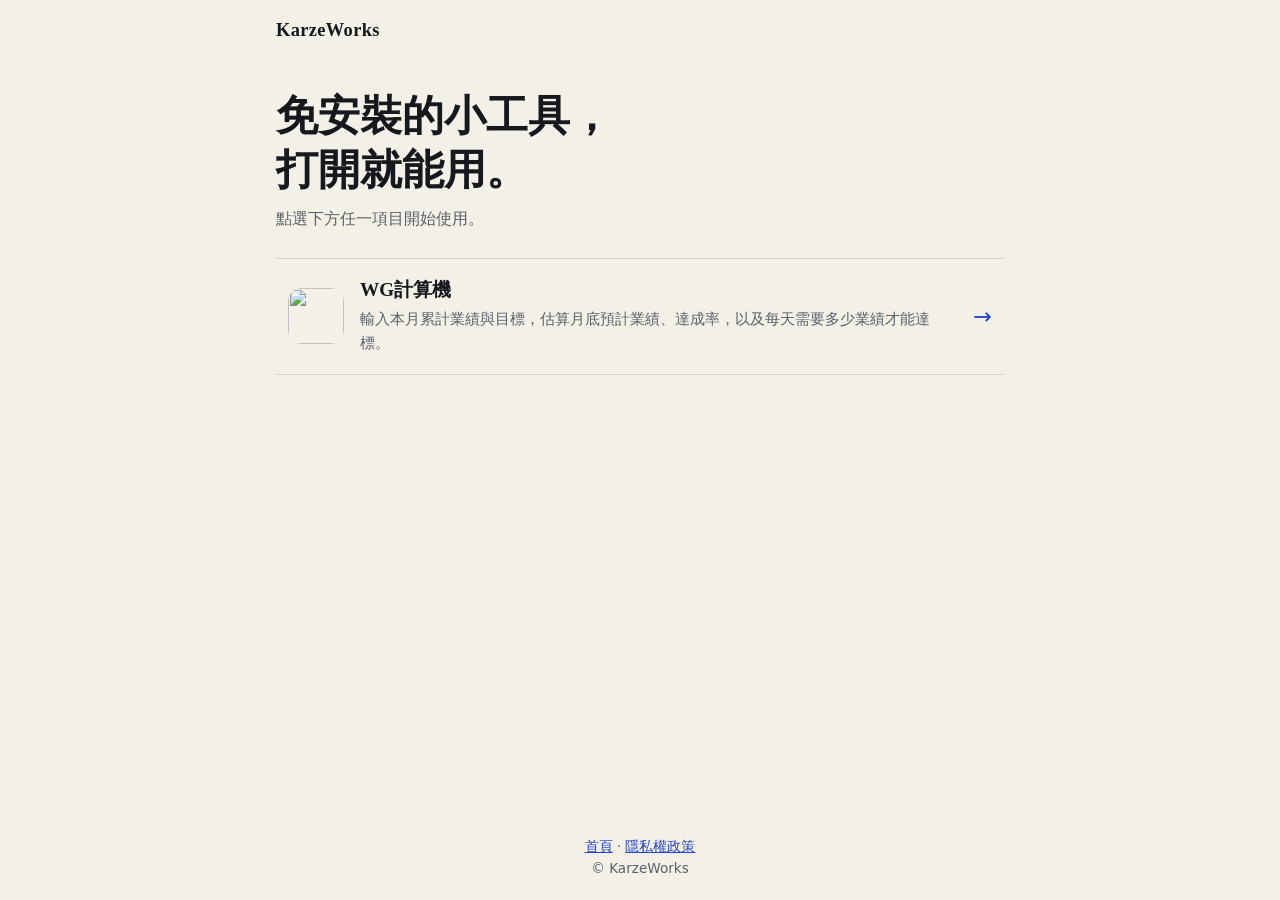
==== index.html @ 418998f7 "首頁改為獨立視覺風格，項目整列可點擊 - 與計算機分開的配色與字體，避免看起來像同一個工具 - 移除「專案」標題與列內的次要連結，每列整列即為進入該工具的連結 - 名稱同步為 WG計算機  Co-Au" ====
<!doctype html>
<html lang="zh-Hant">
<head>
  <meta charset="utf-8">
  <meta name="viewport" content="width=device-width, initial-scale=1">
  <meta name="description" content="KarzeWorks 的網頁工具導覽。">
  <title>KarzeWorks</title>
  <link rel="stylesheet" href="style.css">
  <script async src="https://pagead2.googlesyndication.com/pagead/js/adsbygoogle.js?client=ca-pub-7288600499250923" crossorigin="anonymous"></script>
</head>
<body>
  <header class="top">
    <a href="/" class="home"><span class="wordmark">KarzeWorks</span></a>
  </header>

  <main class="page">
    <section class="intro">
      <h1>免安裝的小工具，<br>打開就能用。</h1>
      <p>點選下方任一項目開始使用。</p>
    </section>

    <ul class="entries">
      <li>
        <a class="entry" href="/wg-calculator/">
          <img src="/wg-calculator/icons/icon-192.png" alt="" width="56" height="56">
          <span class="entry-text">
            <span class="entry-title">WG計算機</span>
            <span class="entry-desc">輸入本月累計業績與目標，估算月底預計業績、達成率，以及每天需要多少業績才能達標。</span>
          </span>
          <span class="entry-arrow" aria-hidden="true">→</span>
        </a>
      </li>
    </ul>
  </main>

  <footer>
    <nav><a href="/">首頁</a> · <a href="/privacy.html">隱私權政策</a></nav>
    <p>© KarzeWorks</p>
  </footer>
</body>
</html>
---- style.css ----
:root {
  --paper: #f3f0e8;
  --surface: #fbfaf6;
  --ink: #16181d;
  --muted: #5e6068;
  --line: #d9d4c7;
  --accent: #2346d1;
  --serif: "Noto Serif TC", "Songti TC", "PMingLiU", Georgia, serif;
  --sans: system-ui, -apple-system, "Segoe UI", "Noto Sans TC", "Microsoft JhengHei", sans-serif;
  color-scheme: light dark;
}

@media (prefers-color-scheme: dark) {
  :root {
    --paper: #121317;
    --surface: #1a1c21;
    --ink: #ecebe6;
    --muted: #9b9da5;
    --line: #2d3038;
    --accent: #8ea4ff;
  }
}

* { box-sizing: border-box; }

body {
  margin: 0;
  min-height: 100vh;
  display: flex;
  flex-direction: column;
  background: var(--paper);
  color: var(--ink);
  font-family: var(--sans);
}

a { color: var(--accent); }

.top {
  width: 100%;
  max-width: 760px;
  margin: 0 auto;
  padding: 20px 16px 0;
}
.home { color: var(--ink); text-decoration: none; }
.wordmark {
  font-family: var(--serif);
  font-size: 1.15rem;
  font-weight: 700;
  letter-spacing: .02em;
}

.page {
  flex: 1;
  width: 100%;
  max-width: 760px;
  margin: 0 auto;
  padding: 16px;
}

.intro { padding: 32px 0 28px; }
.intro h1 {
  margin: 0;
  font-family: var(--serif);
  font-size: clamp(1.8rem, 6vw, 2.6rem);
  line-height: 1.3;
}
.intro p { margin: 12px 0 0; color: var(--muted); }

/* 每一列都是完整的連結，整列可點擊 */
.entries {
  list-style: none;
  margin: 0;
  padding: 0;
  border-top: 1px solid var(--line);
}
.entries li { border-bottom: 1px solid var(--line); }

.entry {
  display: flex;
  align-items: center;
  gap: 16px;
  padding: 18px 12px;
  color: inherit;
  text-decoration: none;
  border-radius: 12px;
  transition: background-color .15s;
}
.entry:hover { background: var(--surface); }
.entry:focus-visible { outline: 2px solid var(--accent); outline-offset: 2px; }
.entry img { flex: 0 0 auto; border-radius: 14px; display: block; }

.entry-text { flex: 1; min-width: 0; display: flex; flex-direction: column; gap: 4px; }
.entry-title { font-family: var(--serif); font-size: 1.2rem; font-weight: 700; }
.entry-desc { color: var(--muted); line-height: 1.6; font-size: .95rem; }

.entry-arrow {
  flex: 0 0 auto;
  font-size: 1.4rem;
  color: var(--accent);
  transition: transform .15s;
}
.entry:hover .entry-arrow { transform: translateX(4px); }

/* 隱私權政策等內文頁 */
.card {
  background: var(--surface);
  border: 1px solid var(--line);
  border-radius: 12px;
  padding: 20px;
}
.prose { line-height: 1.8; }
.prose h2 { margin-top: 0; font-family: var(--serif); }
.prose h3 { margin: 1.5em 0 .4em; font-family: var(--serif); }
.prose li { margin: .25em 0; }

footer {
  text-align: center;
  color: var(--muted);
  font-size: .85rem;
  padding: 24px 16px;
}
footer p { margin: 4px 0 0; }
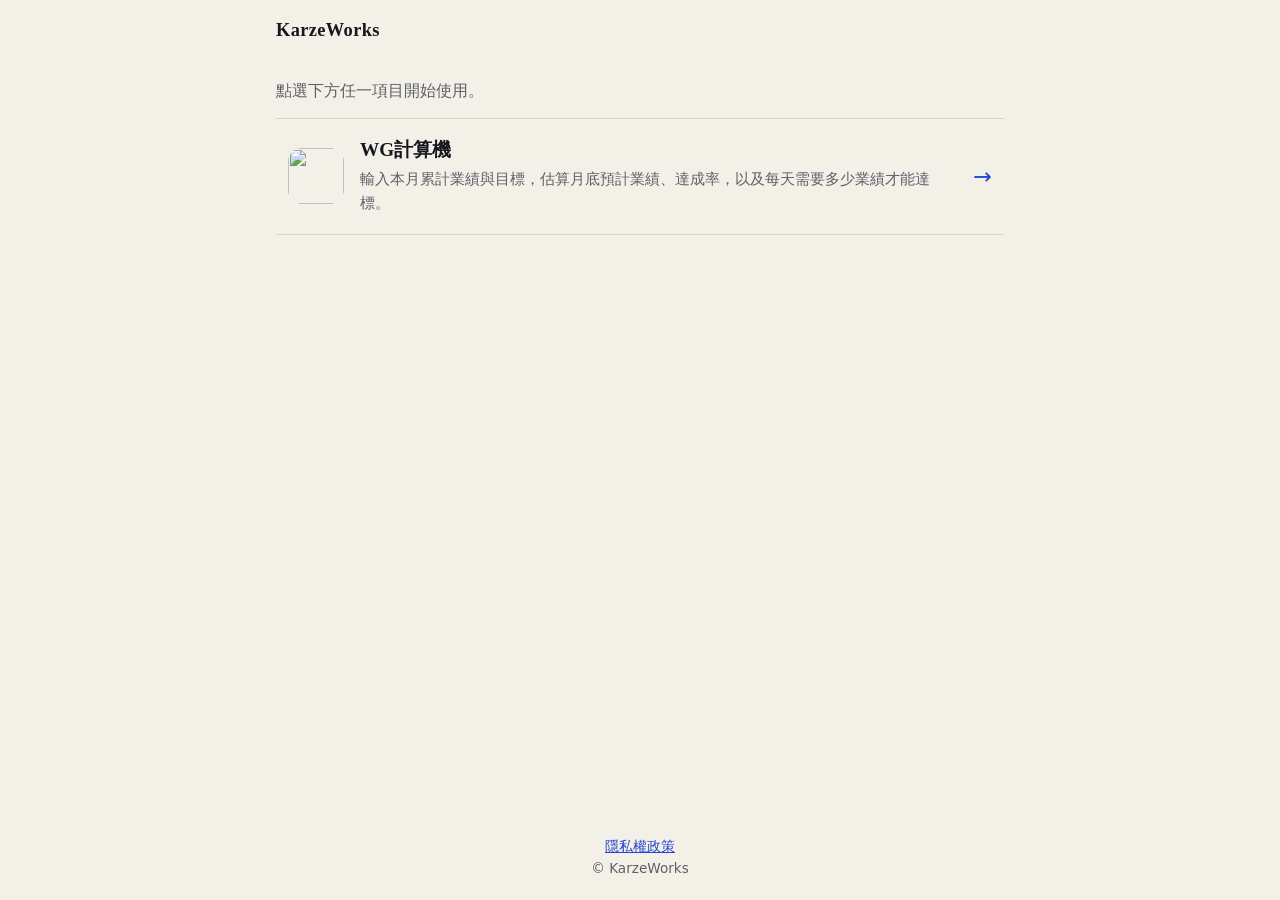
==== commit fc9431a9: "首頁移除大標題與頁尾「首頁」連結 已在首頁，不需要返回首頁的連結；標題對導覽沒有幫助。  Co-Authored-By: Claude Opus 5.5 <noreply@anthropic.com>" ====
--- a/index.html
+++ b/index.html
@@ -15,7 +15,6 @@
 
   <main class="page">
     <section class="intro">
-      <h1>免安裝的小工具，<br>打開就能用。</h1>
       <p>點選下方任一項目開始使用。</p>
     </section>
 
@@ -34,7 +33,7 @@
   </main>
 
   <footer>
-    <nav><a href="/">首頁</a> · <a href="/privacy.html">隱私權政策</a></nav>
+    <nav><a href="/privacy.html">隱私權政策</a></nav>
     <p>© KarzeWorks</p>
   </footer>
 </body>
--- a/style.css
+++ b/style.css
@@ -57,14 +57,8 @@
   padding: 16px;
 }
 
-.intro { padding: 32px 0 28px; }
-.intro h1 {
-  margin: 0;
-  font-family: var(--serif);
-  font-size: clamp(1.8rem, 6vw, 2.6rem);
-  line-height: 1.3;
-}
-.intro p { margin: 12px 0 0; color: var(--muted); }
+.intro { padding: 24px 0 16px; }
+.intro p { margin: 0; color: var(--muted); }
 
 /* 每一列都是完整的連結，整列可點擊 */
 .entries {
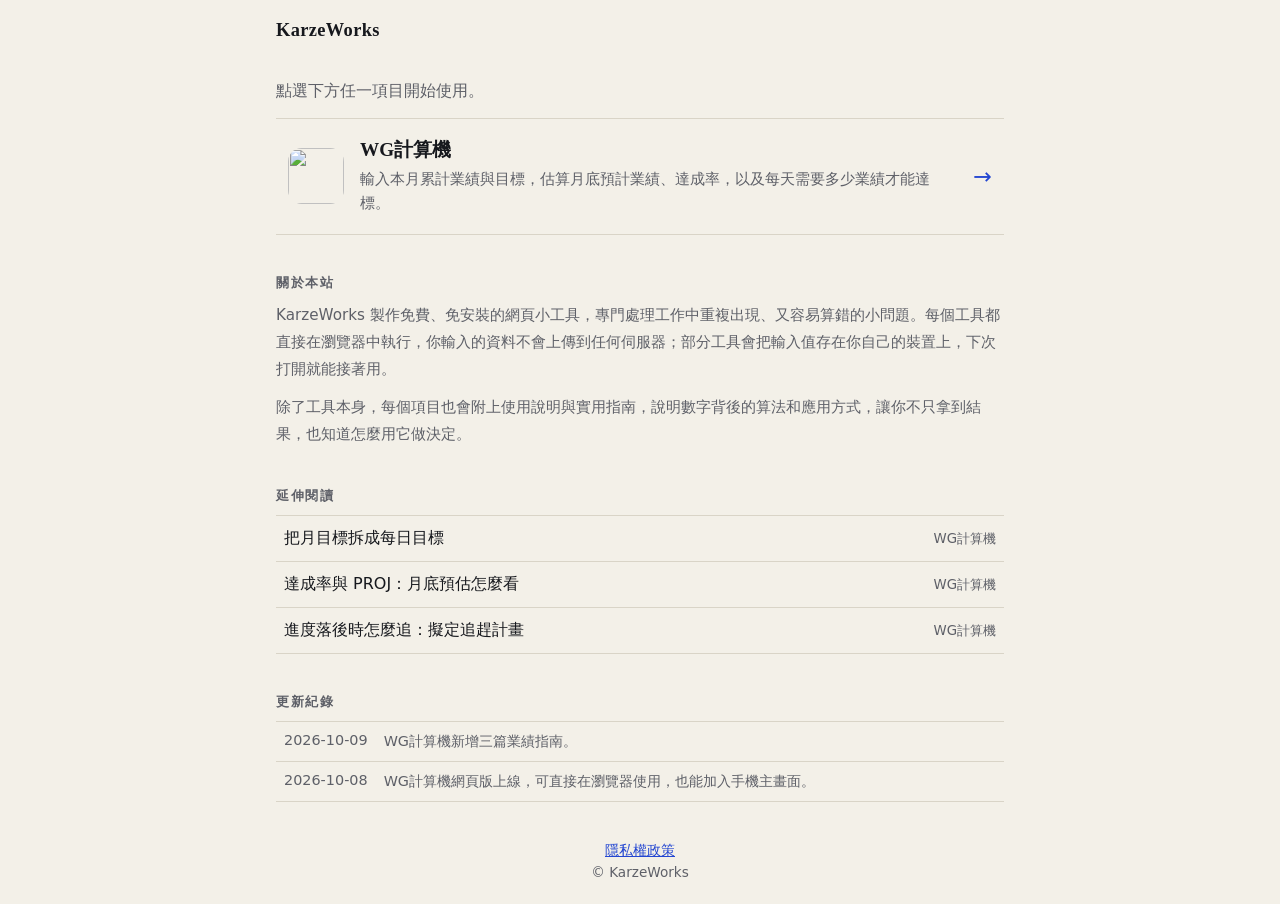
==== commit 917ebc5f: "首頁加入關於本站、延伸閱讀與更新紀錄 AdSense 審查認為網站缺乏發布商內容；在專案列表下方補充低調的說明與內部連結， 不影響列表為主的版面，日後新增專案時可直接延伸。  Co-Authored-" ====
--- a/index.html
+++ b/index.html
@@ -1,12 +1,19 @@
 <!doctype html>
 <html lang="zh-Hant">
 <head>
+  <!-- Google tag (gtag.js) -->
+  <script async src="https://www.googletagmanager.com/gtag/js?id=G-D3XS6CVH6Z"></script>
+  <script>
+    window.dataLayer = window.dataLayer || [];
+    function gtag(){dataLayer.push(arguments);}
+    gtag('js', new Date());
+    gtag('config', 'G-D3XS6CVH6Z');
+  </script>
   <meta charset="utf-8">
   <meta name="viewport" content="width=device-width, initial-scale=1">
   <meta name="description" content="KarzeWorks 的網頁工具導覽。">
   <title>KarzeWorks</title>
   <link rel="stylesheet" href="style.css">
-  <script async src="https://pagead2.googlesyndication.com/pagead/js/adsbygoogle.js?client=ca-pub-7288600499250923" crossorigin="anonymous"></script>
 </head>
 <body>
   <header class="top">
@@ -30,6 +37,29 @@
         </a>
       </li>
     </ul>
+
+    <section class="aside-block">
+      <h2 class="label">關於本站</h2>
+      <p>KarzeWorks 製作免費、免安裝的網頁小工具，專門處理工作中重複出現、又容易算錯的小問題。每個工具都直接在瀏覽器中執行，你輸入的資料不會上傳到任何伺服器；部分工具會把輸入值存在你自己的裝置上，下次打開就能接著用。</p>
+      <p>除了工具本身，每個項目也會附上使用說明與實用指南，說明數字背後的算法和應用方式，讓你不只拿到結果，也知道怎麼用它做決定。</p>
+    </section>
+
+    <section class="aside-block">
+      <h2 class="label">延伸閱讀</h2>
+      <ul class="reads">
+        <li><a href="/wg-calculator/guide-daily-target.html"><span>把月目標拆成每日目標</span><small>WG計算機</small></a></li>
+        <li><a href="/wg-calculator/guide-achievement-rate.html"><span>達成率與 PROJ：月底預估怎麼看</span><small>WG計算機</small></a></li>
+        <li><a href="/wg-calculator/guide-catch-up.html"><span>進度落後時怎麼追：擬定追趕計畫</span><small>WG計算機</small></a></li>
+      </ul>
+    </section>
+
+    <section class="aside-block">
+      <h2 class="label">更新紀錄</h2>
+      <ul class="log">
+        <li><time datetime="2026-10-09">2026-10-09</time>WG計算機新增三篇業績指南。</li>
+        <li><time datetime="2026-10-08">2026-10-08</time>WG計算機網頁版上線，可直接在瀏覽器使用，也能加入手機主畫面。</li>
+      </ul>
+    </section>
   </main>
 
   <footer>
--- a/style.css
+++ b/style.css
@@ -95,6 +95,36 @@
 }
 .entry:hover .entry-arrow { transform: translateX(4px); }
 
+/* 首頁列表下方的次要資訊：字小、顏色淡，不搶項目列表 */
+.aside-block { margin-top: 40px; }
+.label {
+  margin: 0 0 10px;
+  font-family: var(--sans);
+  font-size: .8rem;
+  font-weight: 600;
+  letter-spacing: .12em;
+  color: var(--muted);
+}
+.aside-block p { margin: 0 0 10px; color: var(--muted); line-height: 1.8; font-size: .95rem; }
+
+.reads, .log { list-style: none; margin: 0; padding: 0; border-top: 1px solid var(--line); }
+.reads li, .log li { border-bottom: 1px solid var(--line); }
+.reads a {
+  display: flex;
+  justify-content: space-between;
+  align-items: baseline;
+  gap: 12px;
+  padding: 12px 8px;
+  color: var(--ink);
+  text-decoration: none;
+  border-radius: 8px;
+}
+.reads a:hover { background: var(--surface); }
+.reads a:focus-visible { outline: 2px solid var(--accent); outline-offset: 2px; }
+.reads small { color: var(--muted); white-space: nowrap; }
+.log li { display: flex; gap: 16px; padding: 10px 8px; color: var(--muted); font-size: .9rem; }
+.log time { flex: 0 0 auto; font-variant-numeric: tabular-nums; }
+
 /* 隱私權政策等內文頁 */
 .card {
   background: var(--surface);
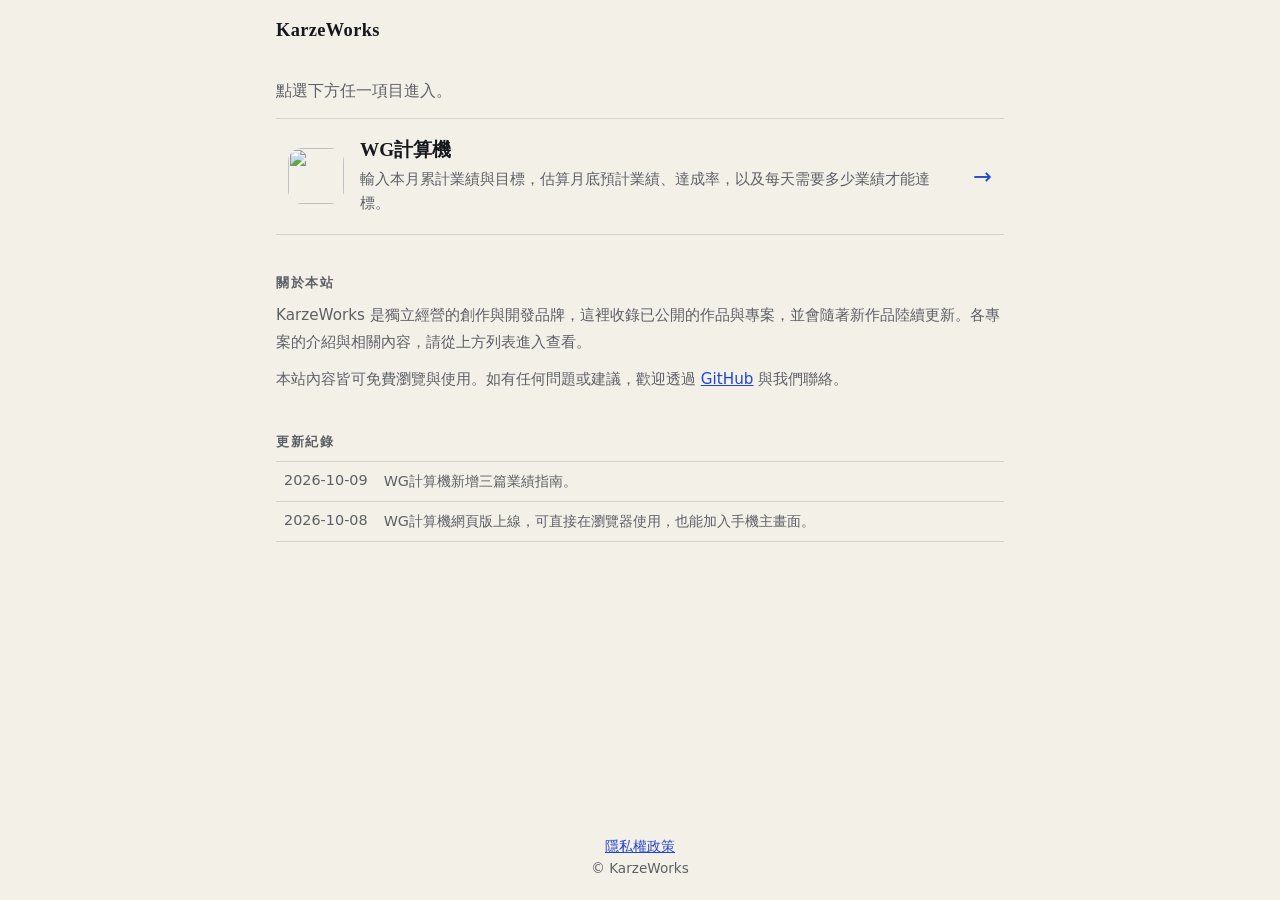
==== commit 40f030ce: "首頁與隱私權政策改為不限專案類型的中性內容 網站不只收錄計算機；移除只屬於計算機的延伸閱讀，關於本站只描述品牌本身。  Co-Authored-By: Claude Opus 5.5 <noreply" ====
--- a/index.html
+++ b/index.html
@@ -22,7 +22,7 @@
 
   <main class="page">
     <section class="intro">
-      <p>點選下方任一項目開始使用。</p>
+      <p>點選下方任一項目進入。</p>
     </section>
 
     <ul class="entries">
@@ -40,17 +40,8 @@
 
     <section class="aside-block">
       <h2 class="label">關於本站</h2>
-      <p>KarzeWorks 製作免費、免安裝的網頁小工具，專門處理工作中重複出現、又容易算錯的小問題。每個工具都直接在瀏覽器中執行，你輸入的資料不會上傳到任何伺服器；部分工具會把輸入值存在你自己的裝置上，下次打開就能接著用。</p>
-      <p>除了工具本身，每個項目也會附上使用說明與實用指南，說明數字背後的算法和應用方式，讓你不只拿到結果，也知道怎麼用它做決定。</p>
-    </section>
-
-    <section class="aside-block">
-      <h2 class="label">延伸閱讀</h2>
-      <ul class="reads">
-        <li><a href="/wg-calculator/guide-daily-target.html"><span>把月目標拆成每日目標</span><small>WG計算機</small></a></li>
-        <li><a href="/wg-calculator/guide-achievement-rate.html"><span>達成率與 PROJ：月底預估怎麼看</span><small>WG計算機</small></a></li>
-        <li><a href="/wg-calculator/guide-catch-up.html"><span>進度落後時怎麼追：擬定追趕計畫</span><small>WG計算機</small></a></li>
-      </ul>
+      <p>KarzeWorks 是獨立經營的創作與開發品牌，這裡收錄已公開的作品與專案，並會隨著新作品陸續更新。各專案的介紹與相關內容，請從上方列表進入查看。</p>
+      <p>本站內容皆可免費瀏覽與使用。如有任何問題或建議，歡迎透過 <a href="https://github.com/karzeworks/karzeworks.github.io/issues" rel="noopener">GitHub</a> 與我們聯絡。</p>
     </section>
 
     <section class="aside-block">
--- a/style.css
+++ b/style.css
@@ -107,21 +107,8 @@
 }
 .aside-block p { margin: 0 0 10px; color: var(--muted); line-height: 1.8; font-size: .95rem; }
 
-.reads, .log { list-style: none; margin: 0; padding: 0; border-top: 1px solid var(--line); }
-.reads li, .log li { border-bottom: 1px solid var(--line); }
-.reads a {
-  display: flex;
-  justify-content: space-between;
-  align-items: baseline;
-  gap: 12px;
-  padding: 12px 8px;
-  color: var(--ink);
-  text-decoration: none;
-  border-radius: 8px;
-}
-.reads a:hover { background: var(--surface); }
-.reads a:focus-visible { outline: 2px solid var(--accent); outline-offset: 2px; }
-.reads small { color: var(--muted); white-space: nowrap; }
+.log { list-style: none; margin: 0; padding: 0; border-top: 1px solid var(--line); }
+.log li { border-bottom: 1px solid var(--line); }
 .log li { display: flex; gap: 16px; padding: 10px 8px; color: var(--muted); font-size: .9rem; }
 .log time { flex: 0 0 auto; font-variant-numeric: tabular-nums; }
 
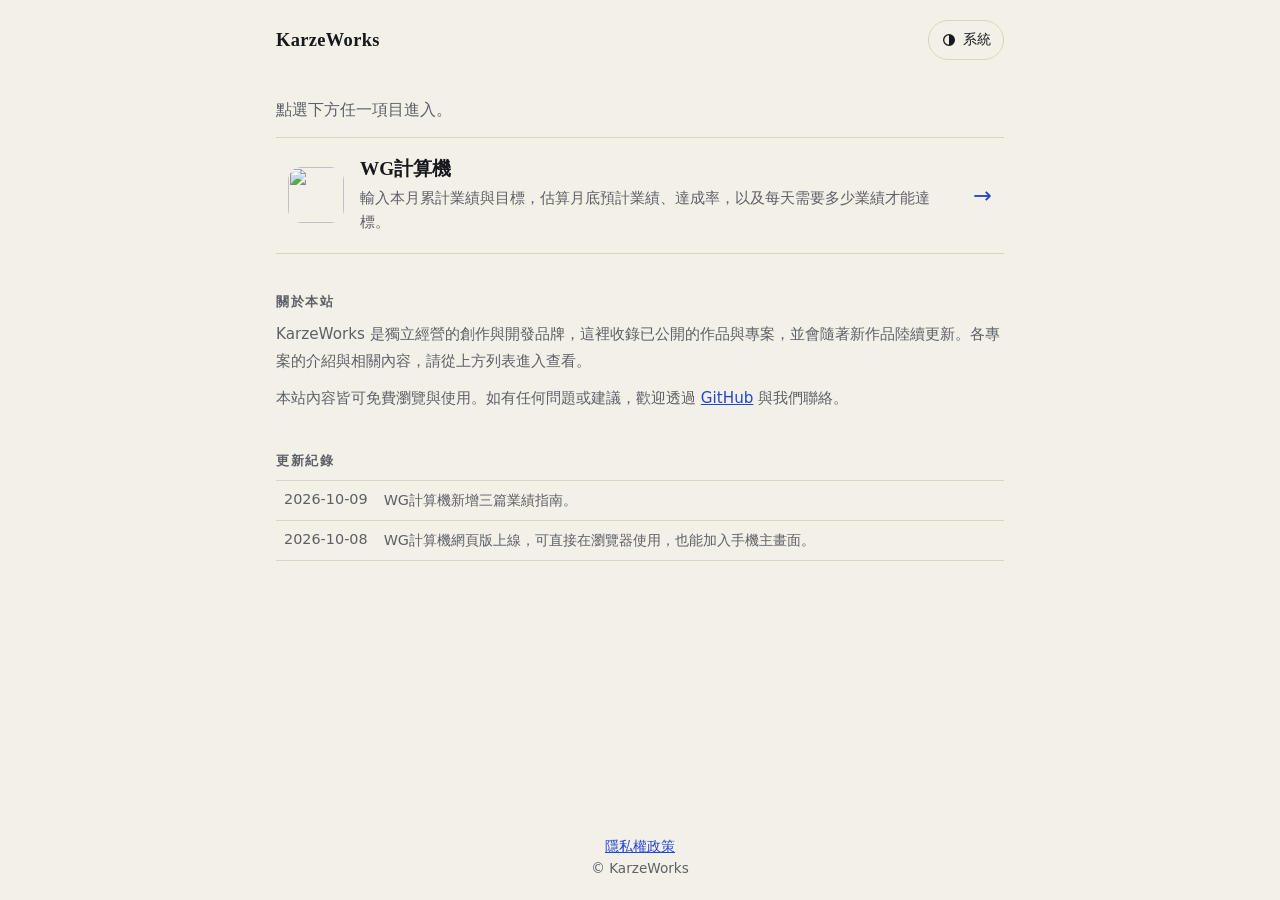
==== commit 3f55eb2a: "新增全站共用的外觀切換（系統／淺色／深色） theme.js 放在網域根目錄，各專案只要在 <head> 引用並放一個 data-theme-toggle 按鈕； 選擇存在 localStorage，" ====
--- a/index.html
+++ b/index.html
@@ -13,11 +13,16 @@
   <meta name="viewport" content="width=device-width, initial-scale=1">
   <meta name="description" content="KarzeWorks 的網頁工具導覽。">
   <title>KarzeWorks</title>
+  <link rel="icon" href="/favicon.ico" sizes="any">
+  <link rel="icon" type="image/png" sizes="32x32" href="/favicon-32.png">
+  <link rel="apple-touch-icon" href="/apple-touch-icon.png">
+  <script src="/theme.js"></script>
   <link rel="stylesheet" href="style.css">
 </head>
 <body>
   <header class="top">
     <a href="/" class="home"><span class="wordmark">KarzeWorks</span></a>
+    <button type="button" class="theme-btn" data-theme-toggle></button>
   </header>
 
   <main class="page">
--- a/style.css
+++ b/style.css
@@ -10,8 +10,9 @@
   color-scheme: light dark;
 }
 
+/* 外觀：預設跟隨系統；使用者在切換鈕選過就以 data-theme 為準 */
 @media (prefers-color-scheme: dark) {
-  :root {
+  :root:not([data-theme="light"]) {
     --paper: #121317;
     --surface: #1a1c21;
     --ink: #ecebe6;
@@ -20,6 +21,16 @@
     --accent: #8ea4ff;
   }
 }
+:root[data-theme="dark"] {
+  --paper: #121317;
+  --surface: #1a1c21;
+  --ink: #ecebe6;
+  --muted: #9b9da5;
+  --line: #2d3038;
+  --accent: #8ea4ff;
+  color-scheme: dark;
+}
+:root[data-theme="light"] { color-scheme: light; }
 
 * { box-sizing: border-box; }
 
@@ -131,3 +142,25 @@
   padding: 24px 16px;
 }
 footer p { margin: 4px 0 0; }
+
+/* 外觀切換鈕（theme.js 填入圖示與文字；腳本未載入時隱藏） */
+.top { display: flex; align-items: center; justify-content: space-between; gap: 12px; }
+.theme-btn {
+  display: inline-flex;
+  align-items: center;
+  gap: 6px;
+  min-height: 40px;
+  padding: 0 12px;
+  border: 1px solid var(--line);
+  border-radius: 999px;
+  background: transparent;
+  color: var(--ink);
+  font: inherit;
+  font-size: .85rem;
+  cursor: pointer;
+  white-space: nowrap;
+}
+.theme-btn:hover { background: var(--surface); }
+.theme-btn:focus-visible { outline: 2px solid var(--accent); outline-offset: 2px; }
+.theme-btn svg { width: 16px; height: 16px; }
+.theme-btn:empty { display: none; }
